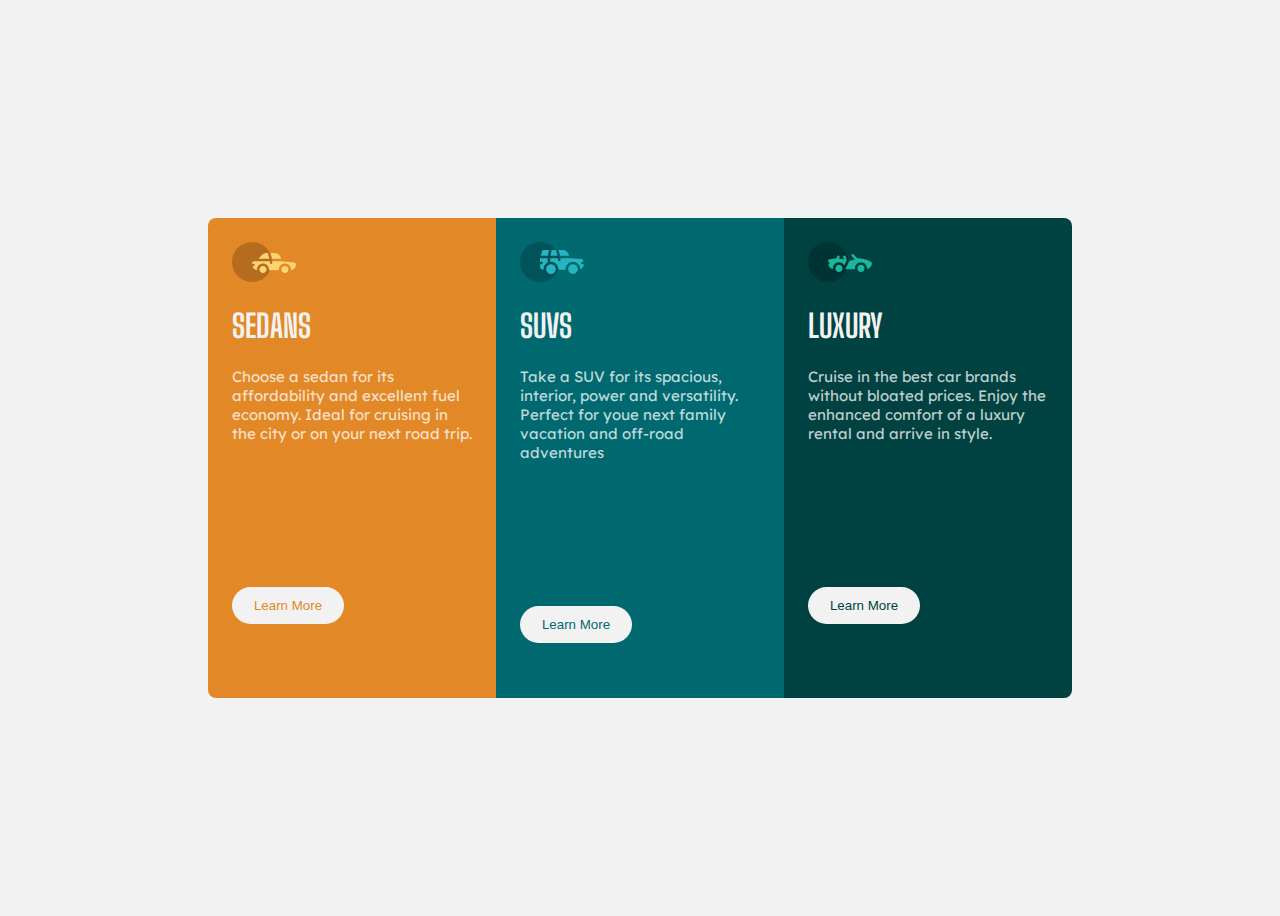
==== index.html @ fe2c94f8 "first commit" ====
<!DOCTYPE html>
<html lang="en">
<head>
    <meta charset="UTF-8">
    <meta http-equiv="X-UA-Compatible" content="IE=edge">
    <meta name="viewport" content="width=device-width, initial-scale=1.0">
    <title>Card Design and Grid</title>
    <link rel="stylesheet" href="./style.css">
    <link href="https://fonts.googleapis.com/css2?family=Big+Shoulders+Display:wght@100&display=swap" rel="stylesheet">
    <link href="https://fonts.googleapis.com/css2?family=Lexend+Deca:wght@100&display=swap" rel="stylesheet">
</head>
<body>

    <div class="cardContainer">
        <div class="card">
            <div class="iconContainer">
                <img src="./images/icon-sedans.svg" alt="">
            </div>

            <h1 class="header">SEDANS</h1>

            <p class="para">
                Choose a sedan for its affordability and excellent fuel economy.
                Ideal for cruising in the city or on your next road trip.
            </p>

            <button class="button sedanBtn">Learn More</button>
        </div>
        <div class="card">
            <div class="iconContainer">
                <img src="./images/icon-suvs.svg" alt="">
            </div>

            <h1 class="header">SUVS</h1>

            <p class="para">
                Take a SUV for its spacious, interior, power and versatility.
                Perfect for youe next family vacation and off-road adventures
            </p>

            <button class="button suvBtn">Learn More</button>
        </div>
        <div class="card">
            <div class="iconContainer">
                <img src="./images/icon-luxury.svg" alt="">
            </div>

            <h1 class="header">LUXURY</h1>

            <p class="para">
                Cruise in the best car brands without bloated prices.
                Enjoy the enhanced comfort of a luxury rental and arrive in style.

            </p>

            <button class="button luxuryBtn">Learn More</button>
        </div>
    </div>
    
</body>
</html>
---- style.css ----
*{
    border: 0;
    padding: 0;
    box-sizing: border-box;
}

body{
    background: hsl(0, 0%, 95%);
}

.header{
    font-family:'Big Shoulders Display', cursive;
    font-weight: 700;
}

.cardContainer{
    display: flex;
    justify-content: center;
    align-items: center;
    height: 100vh;
}

.card{
    padding: 1.5rem;
    color: hsl(0, 0%, 95%);
    max-width: 18rem;
    min-height: 30rem;
}

.para{
    color: hsla(0, 0%, 100%, 0.75);
    font-size: 15px;
    font-family: 'Lexend Deca', sans-serif;
    margin-bottom: 9rem;
    font-weight: 400;
}

.card:nth-child(1){
    background: hsl(31, 77%, 52%);
    border-top-left-radius: 8px;
    border-bottom-left-radius: 8px;
}

.sedanBtn{
    color: hsl(31, 77%, 52%);
}

.card:nth-child(2){
    background:  hsl(184, 100%, 22%);
}

.suvBtn{
    color: hsl(184, 100%, 22%);
}

.card:nth-child(3){
    background:  hsl(179, 100%, 13%);
    border-top-right-radius: 8px;
    border-bottom-right-radius: 8px;
}

.luxuryBtn{
    color: hsl(179, 100%, 13%);
}

.button{
    border: none;
    outline: none;
    padding: 0.7rem;
    background: hsl(0, 0%, 95%);
    cursor: pointer;
    border-radius: 1.4rem;
    width: 7rem;
}

.button:hover{
    background: transparent;
    color: hsla(0, 0%, 100%, 0.75);
    border: 2px solid hsl(0, 0%, 95%);
}
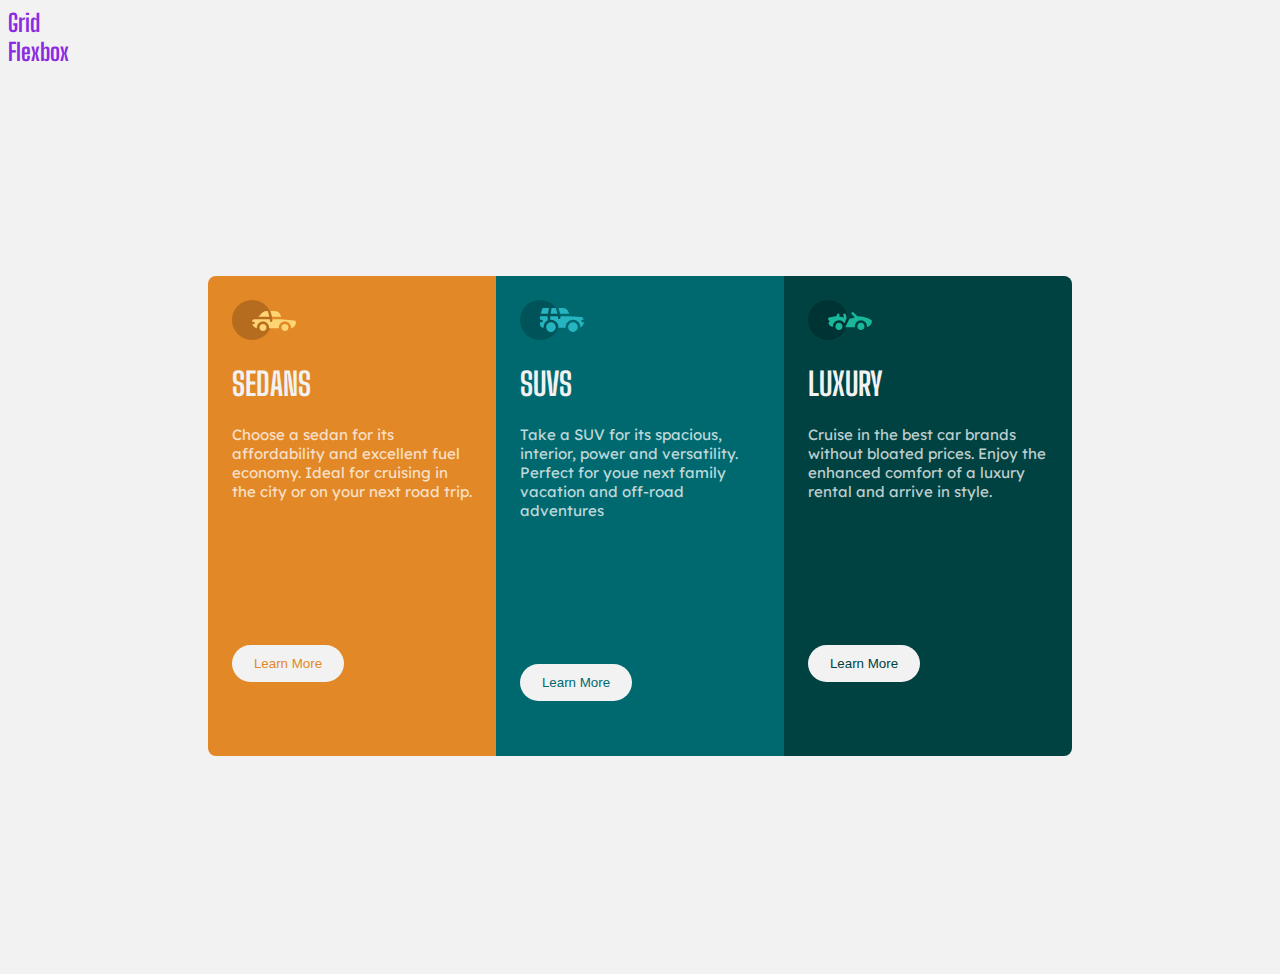
==== commit 66707510: "added" ====
--- a/index.html
+++ b/index.html
@@ -10,7 +10,11 @@
     <link href="https://fonts.googleapis.com/css2?family=Lexend+Deca:wght@100&display=swap" rel="stylesheet">
 </head>
 <body>
-
+    <nav>
+        <div><a href="./grid.html">Grid</a></div>
+        <div><a href="./index.html">Flexbox</a></div>
+    </nav>
+    
     <div class="cardContainer">
         <div class="card">
             <div class="iconContainer">
--- a/style.css
+++ b/style.css
@@ -77,4 +77,84 @@
     background: transparent;
     color: hsla(0, 0%, 100%, 0.75);
     border: 2px solid hsl(0, 0%, 95%);
-}+}
+
+
+@media screen and (max-width:768px){
+    .cardContainer{
+        flex-direction: column;
+        height: 100%;
+    }
+
+    .card:nth-child(1){
+        border-bottom-left-radius: 0;
+        border-top-right-radius: 8px;
+    }
+
+    .card:nth-child(3){
+        border-top-right-radius: 0;
+        border-bottom-left-radius: 8px;
+    }
+}
+
+.gridBody{
+    display: flex;
+    justify-content: center;
+    align-items: center;
+    height: 100vh;
+    background: rgb(219, 164, 182);
+}
+
+.gridContainer div{
+    padding: 3em;
+}
+
+
+.gridContainer{
+    display: grid;
+    grid-template-areas:
+        'a a a b b'
+        'c c d d d'
+        'c c e e e';
+    width: 50%;
+    gap: 10px;
+    border-radius: 5px;
+    padding: 40px;
+    background-color: var(--very-dark-cyan);
+}
+
+.item1{
+    background-color: red;
+    grid-area: a;
+}
+
+.item2{
+    background-color: aqua;
+    grid-area: b;
+    
+}
+
+.item3{
+    background: blue;
+    grid-area: c;
+}
+
+.item4{
+    background: rgb(109, 102, 102);
+    grid-area: d;
+
+}
+
+.item5{
+    background: yellowgreen;
+    grid-area: e;
+    
+}
+
+a{
+    text-decoration: none;
+    font-family:'Big Shoulders Display', cursive;
+    font-size: 1.5rem;
+    font-weight: bolder;
+    color: blueviolet;
+}
